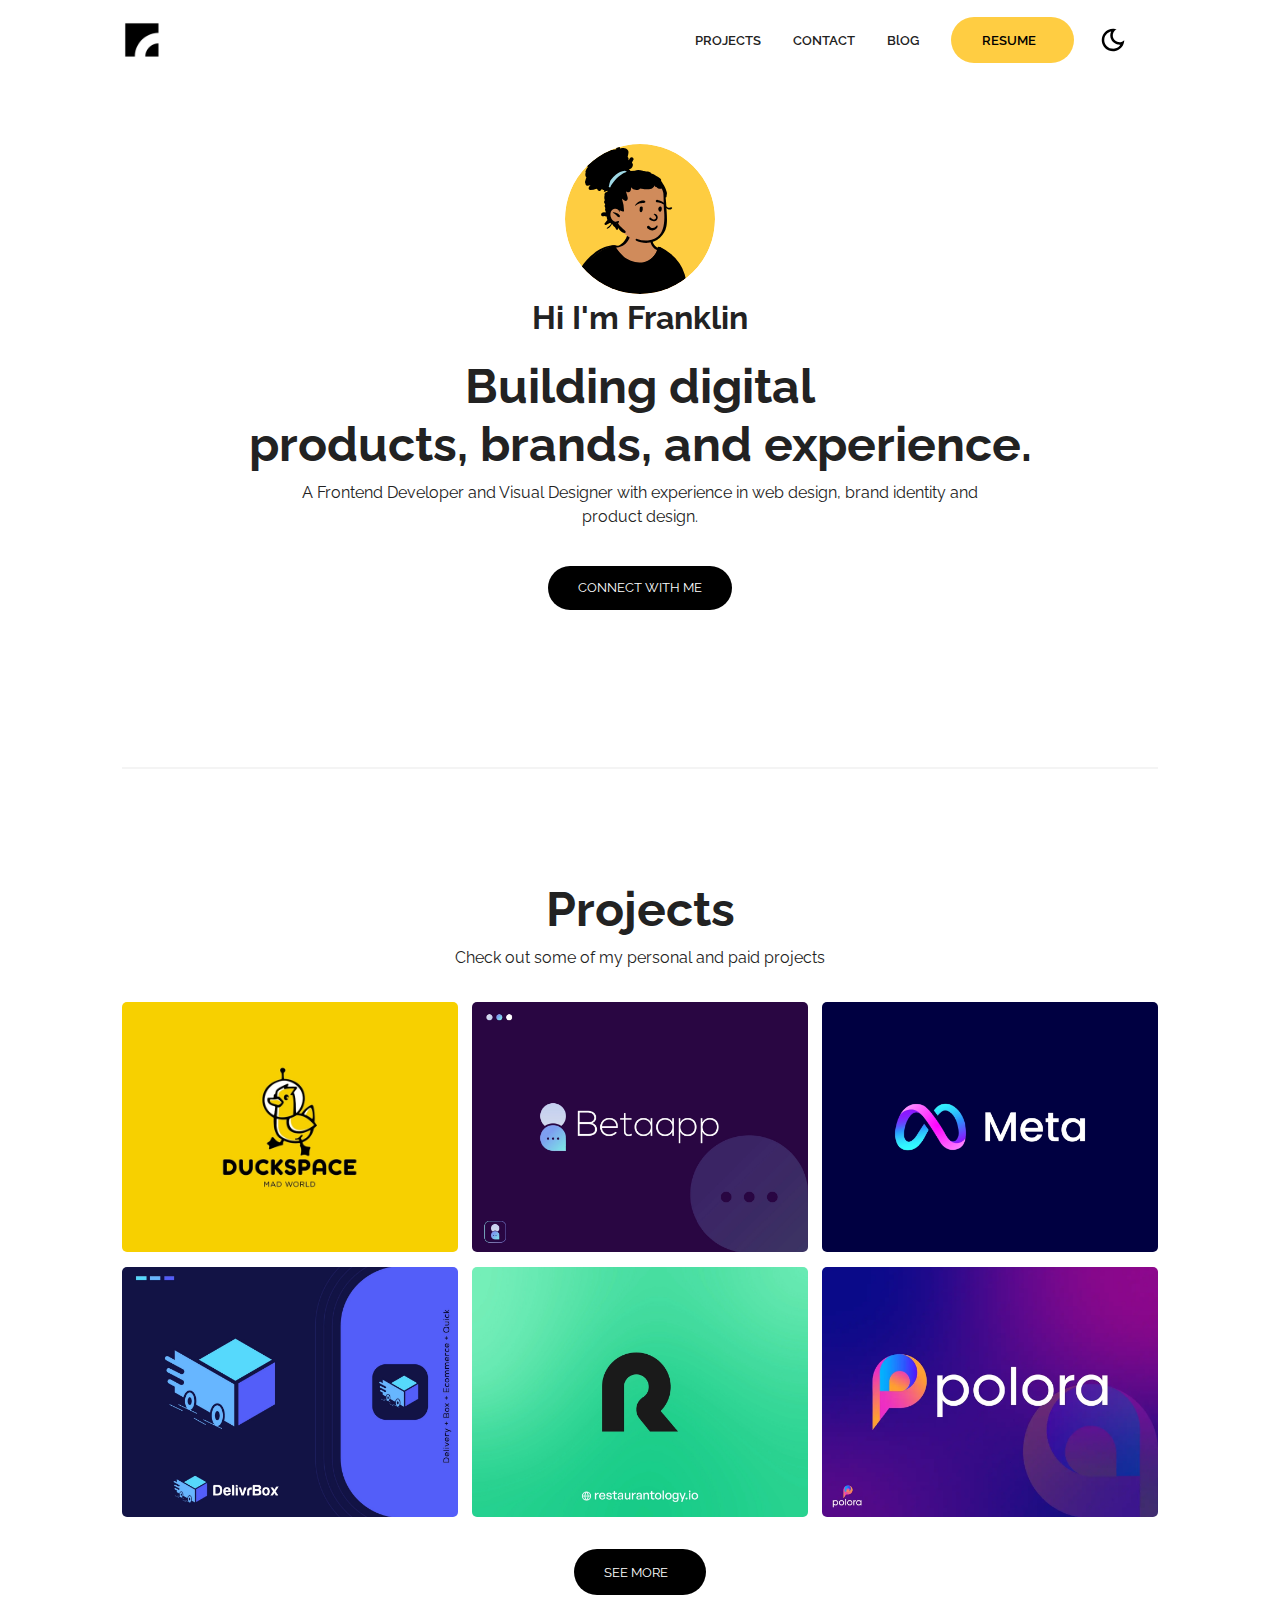
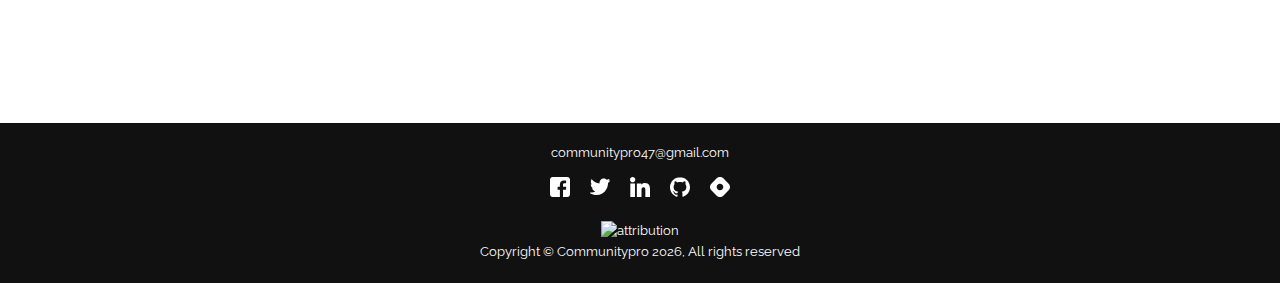
==== src/index.html @ b5a5e9f9 "Intializing Project" ====
<!DOCTYPE html>
<html lang="en">
  <head>
    <meta charset="UTF-8" />
    <meta http-equiv="X-UA-Compatible" content="IE=edge" />
    <meta name="viewport" content="width=device-width, initial-scale=1.0" />
    <!-- Primary Meta Tags -->
    <title>Portfolio Template - Open source</title>
    <meta name="title" content="Portfolio Template - Open source" />
    <meta
      name="description"
      content="Build or customize your portfolio website using this super easy template. Free to use if you are a member of the community or a contributor to this project"
    />

    <!-- Open Graph / Facebook -->
    <meta property="og:type" content="website" />
    <meta
      property="og:url"
      content="https://github.com/CommunityPro/portfolio-html"
    />
    <meta property="og:title" content="Portfolio Template - Open source" />
    <meta
      property="og:description"
      content="Build or customize your portfolio website using this super easy template. Free to use if you are a member of the community or a contributor to this project"
    />
    <meta
      property="og:image"
      content="https://user-images.githubusercontent.com/62628408/150613011-b78a7f5a-0af1-4312-aab0-0022e7258693.png"
    />

    <!-- Twitter -->
    <meta property="twitter:card" content="summary_large_image" />
    <meta
      property="twitter:url"
      content="https://github.com/CommunityPro/portfolio-html"
    />
    <meta property="twitter:title" content="Portfolio Template - Open source" />
    <meta
      property="twitter:description"
      content="Build or customize your portfolio website using this super easy template. Free to use if you are a member of the community or a contributor to this project"
    />
    <meta
      property="twitter:image"
      content="https://user-images.githubusercontent.com/62628408/150613011-b78a7f5a-0af1-4312-aab0-0022e7258693.png"
    />

    <!-- Link -->
    <link
      rel="apple-touch-icon"
      sizes="180x180"
      href="assets/favicon/apple-touch-icon.png"
    />
    <link
      rel="icon"
      type="image/png"
      sizes="16x16"
      href="/assets/favicon/favicon-16x16.png"
    />
    <link
      rel="icon"
      type="image/png"
      sizes="32x32"
      href="assets/favicon/favicon-32x32.png"
    />
    <link
      rel="icon"
      type="image/png"
      sizes="192x192"
      href="assets/favicon/android-chrome-192x192.png"
    />
    <link
      rel="icon"
      type="image/png"
      sizes="512x512"
      href="assets/favicon/android-chrome-512x512.png"
    />
    <link rel="icon" type="image/x-icon" href="assets/favicon/favicon.ico" />
    <link rel="manifest" href="assets/favicon/site.webmanifest" />
    <link
      rel="stylesheet"
      href="https://use.fontawesome.com/releases/v5.15.4/css/all.css"
      integrity="sha384-DyZ88mC6Up2uqS4h/KRgHuoeGwBcD4Ng9SiP4dIRy0EXTlnuz47vAwmeGwVChigm"
      crossorigin="anonymous"
    />
    <link rel="stylesheet" href="css/style.css" />
    <link rel="stylesheet" href="css/utilities.css" />
  </head>
  <body>
    <header id="hero">
      <!-- Navbar -->
      <nav class="navbar">
        <div class="container">
          <!-- Logo -->
          <h1 id="logo">
            <a href="https://github.com/CommunityPro/portfolio-html"
              ><img src="./assets/logo.png" alt="Your Logo"
            /></a>
          </h1>
          <!-- Navbar links -->
          <ul class="nav-menu">
            <li><a class="nav-link" href="#projects">PROJECTS</a></li>
            <li><a class="nav-link" href="#">CONTACT</a></li>
            <li><a class="nav-link" href="#">BlOG</a></li>
            <li>
              <a
                class="nav-link btn btn-primary"
                href="https://github.com/CommunityPro/portfolio-html"
                >RESUME <i class="fas fa-arrow-right"></i
              ></a>
            </li>

            <!-- Toggle switch -->
            <div class="theme-switch">
              <input type="checkbox" id="switch" />
              <label class="toggle-icons" for="switch">
                <img class="moon" src="assets/moon.svg" />
                <img class="sun" src="assets/sun.svg" />
              </label>
            </div>
            <!-- Hamburger menu -->
          </ul>
          <div class="hamburger">
            <span class="bar"></span>
            <span class="bar"></span>
            <span class="bar"></span>
          </div>
        </div>
      </nav>

      <section class="header-container">
        <img
          class="profile-image"
          src="assets/profile-image.svg"
          alt=""
        />
        <h1>Hi I'm Franklin</h1>

        <div class="content-text">
          <h2>Building digital</h2>
          <h2>products, brands, and experience.</h2>

          <p>
            A Frontend Developer and Visual Designer with experience in web
            design, brand identity and product design.
          </p>
        </div>
        <a
          href="https://github.com/CommunityPro/portfolio-html"
          class="btn btn-secondary"
          target="_blank"
          >Connect With Me</a
        >
      </section>
    </header>

    <!-- Projects -->
    <section id="projects" class="project-container container">
      <div class="division"></div>
      <div class="content-text">
        <h2>Projects</h2>
        <p>Check out some of my personal and paid projects</p>
      </div>

      <article class="project">
        <!-- Project 1 -->
        <div href="" class="card">
          <div class="project-info">
            <div class="project-bio">
              <h3>Project One</h3>
              <p>React, Redux, SASS</p>
            </div>

            <div class="project-link">
              <a href="#" target="_blank"><i class="fab fa-github"></i></a>
              <a href="#" target="_blank"><i class="fas fa-globe"></i></a>
            </div>
          </div>
        </div>

        <!-- Project 2 -->
        <div href="" class="card">
          <div class="project-info">
            <div class="project-bio">
              <h3>Project Two</h3>
              <p>React, Redux, SASS</p>
            </div>

            <div class="project-link">
              <a href="#" target="_blank"><i class="fab fa-github"></i></a>
              <a href="#" target="_blank"><i class="fas fa-globe"></i></a>
            </div>
          </div>
        </div>

        <!-- Porject 3 -->
        <div href="" class="card">
          <div class="project-info">
            <div class="project-bio">
              <h3>Project Three</h3>
              <p>React, Redux, SASS</p>
            </div>

            <div class="project-link">
              <a href="#" target="_blank"><i class="fab fa-github"></i></a>
              <a href="#" target="_blank"><i class="fas fa-globe"></i></a>
            </div>
          </div>
        </div>

        <!-- Project 4 -->
        <div href="" class="card">
          <div class="project-info">
            <div class="project-bio">
              <h3>Project Four</h3>
              <p>React, Redux, SASS</p>
            </div>

            <div class="project-link">
              <a href="#" target="_blank"><i class="fab fa-github"></i></a>
              <a href="#" target="_blank"><i class="fas fa-globe"></i></a>
            </div>
          </div>
        </div>

        <!-- Project 5 -->
        <div href="" class="card">
          <div class="project-info">
            <div class="project-bio">
              <h3>Project Five</h3>
              <p>React, Redux, SASS</p>
            </div>

            <div class="project-link">
              <a href="#" target="_blank"><i class="fab fa-github"></i></a>
              <a href="#" target="_blank"><i class="fas fa-globe"></i></a>
            </div>
          </div>
        </div>

        <!-- Project 6 -->
        <div href="" class="card">
          <div class="project-info">
            <div class="project-bio">
              <h3>Project Six</h3>
              <p>React, Redux, SASS</p>
            </div>

            <div class="project-link">
              <a href="#" target="_blank"><i class="fab fa-github"></i></a>
              <a href="#" target="_blank"><i class="fas fa-globe"></i></a>
            </div>
          </div>
        </div>
      </article>

      <a href="#" class="btn btn-secondary"
        target="_blank" >See More <i class="fas fa-arrow-right"></i
      ></a>
    </section>

    <footer id="footer">
      <div class="container">
        <a href="mailto:communitypro47@gmail.com">communitypro47@gmail.com</a>
        <!-- Social links -->
        <div class="social">
          <a href="#" target="_blank"
            ><img src="./assets/facebook-icon.svg" alt="Facebook"
          /></a>
          <a href="#" target="_blank"><img src="./assets/twitter-icon.svg" alt="Twitter" /></a>
          <a href="#" target="_blank"
            ><img src="./assets/linkedin-icon.svg" alt="Linkedin"
          /></a>
          <a href="#" target="_blank"><img src="./assets/github-icon.svg" alt="GitHub" /></a>
          <a href="#" target="_blank"
            ><img src="./assets/hashnode-icon.svg" alt="Hashnode"
          /></a>
        </div>
        <!-- Attribution -->
        <div class="attribution">
          <a
            href="https://github.com/CommunityPro/portfolio-html"
            target="_blank"
            rel="noopener noreferrer"
          >
            <img
              src="https://user-images.githubusercontent.com/62628408/157202263-9174da24-b19a-4017-9b7c-a1d26ae8f014.svg"
              alt="attribution"
              width="150px"
            />
          </a>
        </div>
        <p>Copyright &copy; Communitypro <span id="datee"></span>, All rights reserved</p>
      </div>
    </footer>
    <script src="js/script.js"></script>
  </body>
</html>
---- src/css/style.css ----
/* This is the required project styling. Will contain essential CSS styles like:
   * Flex property
   * Grid layout
   * Cards and sections
*/

@import url(https://fonts.googleapis.com/css?family=Raleway:100,200,300,regular,500,600,700,800,900,100italic,200italic,300italic,italic,500italic,600italic,700italic,800italic,900italic);

/* variables */
:root {
  /* Colors */
  --primary-color: #ffcd42;
  --secondary-color: #ffd35c;
  --bg-primary: #ffffff;
  --text-color: #222222;
  --text-color-two: #ffffff;
  --bg-secondary: #000000;
  --card-background: #f4f4f4;
  --bg-secondary-two: #111111;

  --shadow: 0 10px 40px rgba(0, 0, 0, 0.2);

  /* Font Weight */
  --weight-small: 400;
  --weight-semibold: 600;
  --weight-bold: 800;

  /* Max width */
  --width-small: 600px;
  --width-medium: 1100px;
  --width-large: 1300px;
}

[data-theme="dark"] {
  --primary-color: #ffcd42;
  --secondary-color: #ffd35c;
  --bg-primary: #000000;
  --text-color: #ffffff;
  --text-color-two: #222222;
  --bg-secondary: #ffffff;
  --card-background: #111111;
  --bg-secondary-two: #f4f4f4;
  --shadow: 0 2px 10px rgba(95, 95, 95, 0.2);
}

html {
  font-size: 100%;
  scroll-behavior: smooth;
}

/* Reset default styling */
* {
  margin: 0;
  padding: 0;
  box-sizing: border-box;
}

ul {
  list-style: none;
}

a {
  text-decoration: none;
  color: var(--text-color);
}

/* Main styling */
body {
  background: var(--bg-primary);
  color: var(--text-color);
  font-family: "Raleway", sans-serif;
  line-height: 1.5;
}

/* Navbar */
.navbar {
  position: fixed;
  top: 0;
  left: 0;
  right: 0;
  z-index: 20;
  background: var(--bg-primary);
}

.navbar .container {
  display: flex;
  align-items: center;
  justify-content: space-between;
  z-index: 20;
  height: 80px;
  width: 100%;
}

.navbar .nav-menu {
  display: flex;
  align-items: center;
  background: var(--bg-primary);
}

.navbar .nav-link {
  margin: 0 1rem;
  font-size: 0.8rem;
  font-weight: var(--weight-semibold);
}

.navbar #logo img {
  display: block;
  width: 40px;
}

.navbar .btn {
  margin-right: 1.5rem;
}

.fas.fa-arrow-right {
  margin-left: 0.5rem;
  font-size: 0.9rem;
}

/* hamburger */
.hamburger {
  margin-bottom: 0.1rem;
  display: none;
}

.bar {
  display: block;
  width: 23px;
  height: 3px;
  margin: 4px auto;
  transition: all 0.3s ease-in-out;
  border-radius: 30px;
  background-color: var(--bg-secondary);
}

/* Hero section */
#hero {
  display: flex;
  flex-direction: column;
  height: 100%;
}

.profile-image {
  width: 150px;
  border-radius: 50%;
  animation: bounce 1s infinite alternate;
}

@keyframes bounce {
  from {
    transform: translateY(0px);
  }

  to {
    transform: translateY(-10px);
  }
}

.division {
  width: 100%;
  height: 2px;
  background-color: var(--card-background);
  margin: 5.5rem 0;
}
/* Projects */
#projects {
  display: flex;
  flex-direction: column;
  margin: 2rem auto 5rem;
}

#projects .btn {
  align-self: center;
  margin: 2rem 0;
}

.project {
  display: grid;
  grid-template-columns: repeat(3, 1fr);
  grid-auto-rows: minmax(250px, auto);
  grid-gap: 0.9rem;
}

.card .project-bio p {
  font-size: 0.83rem;
}

.card .project-bio h3 {
  font-size: 0.9rem;
}

.project-info {
  display: flex;
  justify-content: space-between;
  opacity: 0;
  position: relative;
  transition: 0.5s ease-in-out;
}

.project-bio {
  display: flex;
  flex-direction: column;
  justify-content: flex-end;
  position: relative;
  top: 160px;
  left: 10px;
}

/* Footer */
#footer {
  background: #111111;
}

#footer .container {
  display: flex;
  flex-direction: column;
  align-items: center;
  justify-content: center;
  color: #ffffff;
  min-height: 160px;
  text-align: center;
}

#footer a {
  font-size: 0.8rem;
  color: #fff;
}

#footer a:hover {
  opacity: 0.6;
}

#footer .social {
  margin: 0.9rem 0;
}

#footer .social img {
  width: 20px;
  height: 20px;
}

#footer .social a {
  margin: 0 0.5rem;
}

#footer p {
  font-size: 0.8rem;
}

/* Responsiveness */

@media (max-width: 1000px) {
  .project {
    display: grid;
    grid-template-columns: repeat(2, 1fr);
  }
}

@media (max-width: 768px) {
}

@media (max-width: 670px) {
  .navbar .nav-menu {
    position: fixed;
    right: -100vw;
    top: 4.5rem;
    flex-direction: column;
    width: calc(80% - 10px);
    transition: 0.3s;
    box-shadow: var(--shadow);
    padding: 2rem;
    border-radius: 5px;
    align-items: flex-start;
  }

  .navbar .btn {
    margin: 0;
    margin-top: 1rem;
  }

  .nav-menu.active {
    right: 20px;
  }

  .nav-menu .nav-link {
    font-size: 0.9rem;
    margin: 0 0.2rem;
  }

  .nav-menu li {
    margin-bottom: 0.5rem;
    width: 100%;
  }

  .nav-menu .btn {
    width: 100%;
    text-align: center;
    margin-top: 0.5rem;
  }

  .hamburger {
    display: block;
    cursor: pointer;
    padding: 0.2rem 0.4rem;
  }

  .hamburger.active {
    border: 1px dotted gray;
  }

  .hamburger.active .bar:nth-child(2) {
    opacity: 0;
  }

  .hamburger.active .bar:nth-child(1) {
    transform: translateY(6px) rotate(45deg);
  }

  .hamburger.active .bar:nth-child(3) {
    transform: translateY(-8px) rotate(-45deg);
  }
}

@media (max-width: 600px) {
  .project {
    display: grid;
    grid-template-columns: 1fr;
  }

  .header-container .btn {
    border-radius: 5px;
    width: 80%;
  }
}
---- src/css/utilities.css ----
/* ?This is where reusable styling of this template will be. 
   !Will contain things like:
   * Button styling
   * Background color styling
   * padding and margin
*/

.container {
  max-width: var(--width-medium);
  margin: 0 auto;
  padding: 1rem 2rem;
}

h1::selection,
h2::selection {
  color: #111;
  background: var(--primary-color);
}

/* Buttons */
.btn {
  display: inline-block;
  padding: 0.75rem 1.9rem;
  border-radius: 30px;
  text-transform: uppercase;
  font-size: 0.82rem;
  transition: 0.3s;
}

.btn-primary {
  background: var(--primary-color);
  color: #000000;
}

.btn-secondary {
  margin: 5px 0;
  background-color: var(--bg-secondary);
  color: var(--bg-primary);
}

/* add hover to resume button */
.btn-primary:hover {
  background: var(--secondary-color);
}

/* Dark mode toggle */
#switch {
  display: none;
}

.toggle-icons {
  display: flex;
  justify-content: space-between;
  align-items: center;
  cursor: pointer;
}

.toggle-icons > img {
  transition: 0.6s cubic-bezier(0.23, 1, 0.32, 1);
  width: 30px;
}

.moon {
  transform: rotate(10deg);
}

#switch:checked + .toggle-icons .moon {
  transform: rotate(250deg);
}

#switch:checked + .toggle-icons .sun {
  transform: rotate(100deg);
}

/* Header Container */
.header-container {
  display: flex;
  flex-direction: column;
  align-items: center;
  justify-content: center;
  margin-top: 8rem;
  padding: 1rem;
}

.header-container > div {
  margin-top: 1rem;
}

.content-text {
  text-align: center;
  margin: 1.5rem 0;
}

.content-text h2 {
  font-size: 3rem;
  line-height: 1.2;
  transition: 0.2s ease-in-out;
}

.content-text p {
  padding: 0.5rem;
  margin: 0 auto;
  max-width: 700px;
}

/* Project cards */
.card {
  padding: 1rem;
  background: var(--card-background);
  color: #ffffff;
  border-radius: 5px;
  transition: 0.4s ease-in-out;
  cursor: pointer;
}

.card a {
  color: #ffffff;
  transition: 0.25s ease-in-out;
  font-size: 1.1rem;
  margin-right: 0.3rem;
}

.card a:hover {
  color: var(--primary-color);
}

.card:hover {
  box-shadow: inset 0 100px 1000px 10px rgba(0, 0, 0, 0.8);
}

.card:hover .project-info {
  opacity: 1;
}

/* Project Images */

/* project 1 */
.card:nth-child(1) {
  background: url(../assets/project/project-one.png) center center/cover;
}

/* Project 2 */
.card:nth-child(2) {
  background: url(../assets/project/project-two.png) center center/cover;
}

/* Project 3 */
.card:nth-child(3) {
  background: url(../assets/project/project-three.png) center center/cover;
}

/* Project 4 */
.card:nth-child(4) {
  background: url(../assets/project/project-four.png) center center/cover;
}

/* Project 5 */
.card:nth-child(5) {
  background: url(../assets/project/project-five.png) center center/cover;
}

/* Project 6 */
.card:nth-child(6) {
  background: url(../assets/project/project-six.png) center center/cover;
}

/* Media Queries */
@media (max-width: 768px) {
  .header-container {
    margin-top: 7rem;
    text-align: center;
  }

  .content-text h2 {
    font-size: 2.5rem;
  }
}
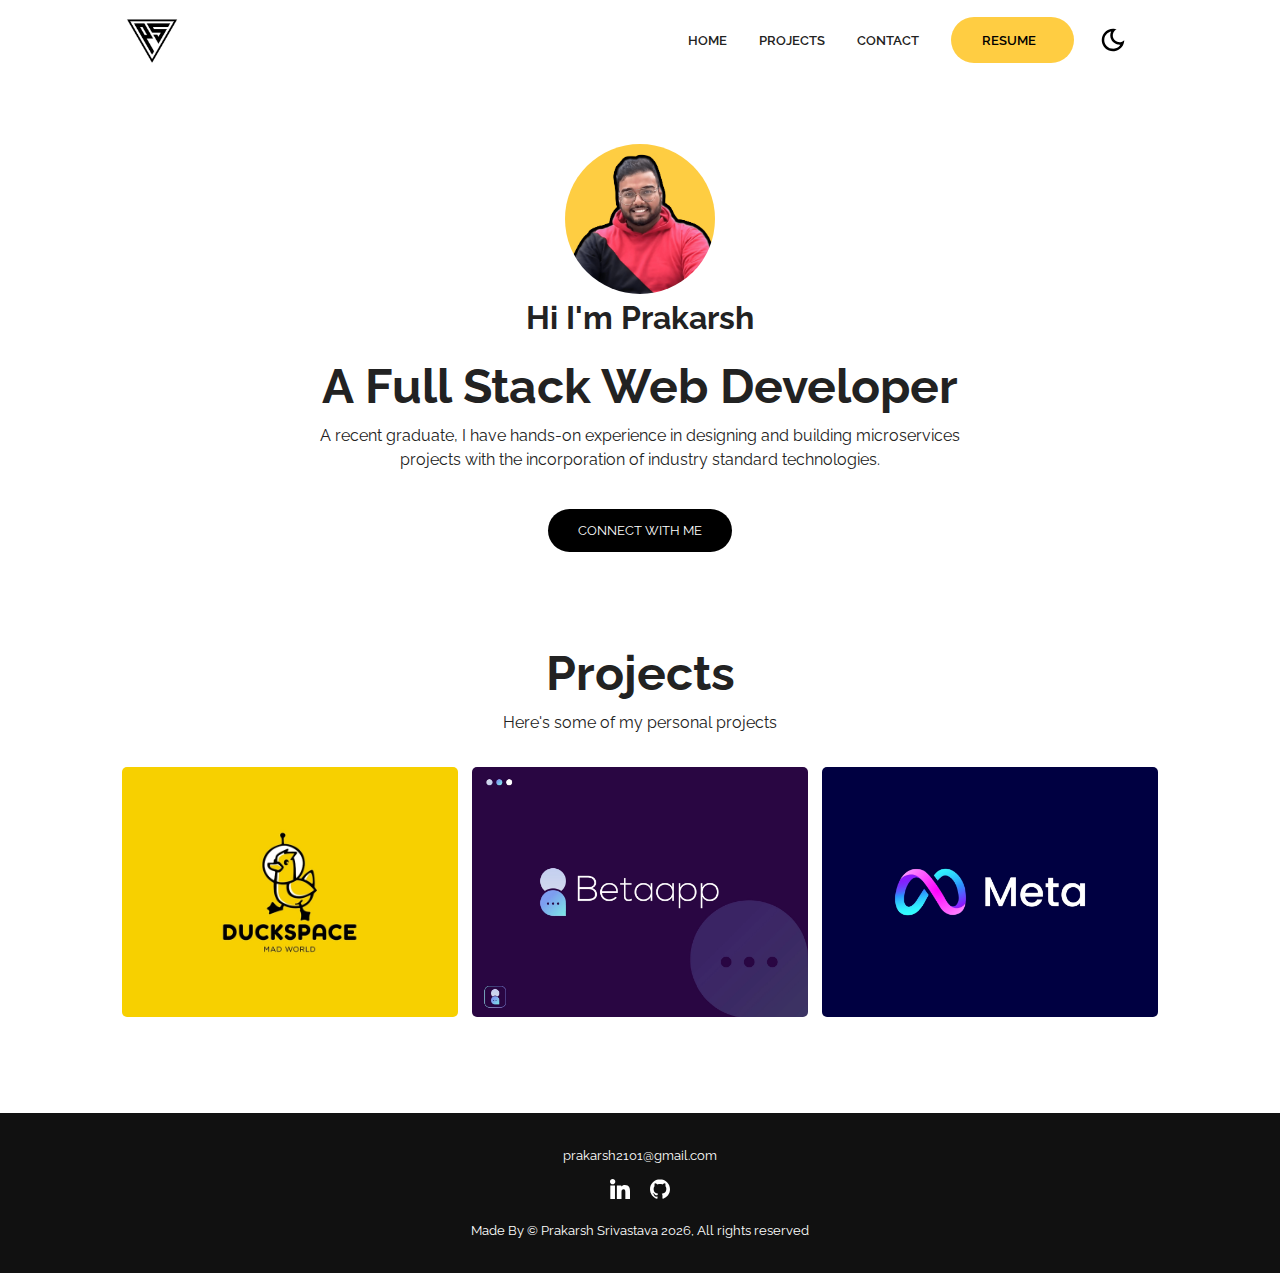
==== commit 0d8ff518: "First Draft Ready" ====
--- a/src/index.html
+++ b/src/index.html
@@ -1,297 +1,150 @@
 <!DOCTYPE html>
 <html lang="en">
-  <head>
-    <meta charset="UTF-8" />
-    <meta http-equiv="X-UA-Compatible" content="IE=edge" />
-    <meta name="viewport" content="width=device-width, initial-scale=1.0" />
-    <!-- Primary Meta Tags -->
-    <title>Portfolio Template - Open source</title>
-    <meta name="title" content="Portfolio Template - Open source" />
-    <meta
-      name="description"
-      content="Build or customize your portfolio website using this super easy template. Free to use if you are a member of the community or a contributor to this project"
-    />
 
-    <!-- Open Graph / Facebook -->
-    <meta property="og:type" content="website" />
-    <meta
-      property="og:url"
-      content="https://github.com/CommunityPro/portfolio-html"
-    />
-    <meta property="og:title" content="Portfolio Template - Open source" />
-    <meta
-      property="og:description"
-      content="Build or customize your portfolio website using this super easy template. Free to use if you are a member of the community or a contributor to this project"
-    />
-    <meta
-      property="og:image"
-      content="https://user-images.githubusercontent.com/62628408/150613011-b78a7f5a-0af1-4312-aab0-0022e7258693.png"
-    />
+<head>
+  <meta charset="UTF-8" />
+  <meta http-equiv="X-UA-Compatible" content="IE=edge" />
+  <meta name="viewport" content="width=device-width, initial-scale=1.0" />
+  <!-- Primary Meta Tags -->
+  <title>Prakarsh Srivastava - Portfolio</title>
+  <meta name="title" content="Portfolio Template - Open source" />
+  <meta name="description" content="My Web Portfolio Application" />
 
-    <!-- Twitter -->
-    <meta property="twitter:card" content="summary_large_image" />
-    <meta
-      property="twitter:url"
-      content="https://github.com/CommunityPro/portfolio-html"
-    />
-    <meta property="twitter:title" content="Portfolio Template - Open source" />
-    <meta
-      property="twitter:description"
-      content="Build or customize your portfolio website using this super easy template. Free to use if you are a member of the community or a contributor to this project"
-    />
-    <meta
-      property="twitter:image"
-      content="https://user-images.githubusercontent.com/62628408/150613011-b78a7f5a-0af1-4312-aab0-0022e7258693.png"
-    />
+  <!-- Link -->
+  <link rel="apple-touch-icon" sizes="180x180" href="assets/favicon/apple-touch-icon.png" />
+  <link rel="icon" type="image/png" sizes="16x16" href="/assets/favicon/favicon-16x16.png" />
+  <link rel="icon" type="image/png" sizes="32x32" href="assets/favicon/favicon-32x32.png" />
+  <link rel="icon" type="image/png" sizes="192x192" href="assets/favicon/android-chrome-192x192.png" />
+  <link rel="icon" type="image/png" sizes="512x512" href="assets/favicon/android-chrome-512x512.png" />
+  <link rel="icon" type="image/x-icon" href="assets/favicon/favicon.ico" />
+  <link rel="manifest" href="assets/favicon/site.webmanifest" />
+  <link rel="stylesheet" href="https://use.fontawesome.com/releases/v5.15.4/css/all.css"
+    integrity="sha384-DyZ88mC6Up2uqS4h/KRgHuoeGwBcD4Ng9SiP4dIRy0EXTlnuz47vAwmeGwVChigm" crossorigin="anonymous" />
+  <link rel="stylesheet" href="css/style.css" />
+  <link rel="stylesheet" href="css/utilities.css" />
+</head>
 
-    <!-- Link -->
-    <link
-      rel="apple-touch-icon"
-      sizes="180x180"
-      href="assets/favicon/apple-touch-icon.png"
-    />
-    <link
-      rel="icon"
-      type="image/png"
-      sizes="16x16"
-      href="/assets/favicon/favicon-16x16.png"
-    />
-    <link
-      rel="icon"
-      type="image/png"
-      sizes="32x32"
-      href="assets/favicon/favicon-32x32.png"
-    />
-    <link
-      rel="icon"
-      type="image/png"
-      sizes="192x192"
-      href="assets/favicon/android-chrome-192x192.png"
-    />
-    <link
-      rel="icon"
-      type="image/png"
-      sizes="512x512"
-      href="assets/favicon/android-chrome-512x512.png"
-    />
-    <link rel="icon" type="image/x-icon" href="assets/favicon/favicon.ico" />
-    <link rel="manifest" href="assets/favicon/site.webmanifest" />
-    <link
-      rel="stylesheet"
-      href="https://use.fontawesome.com/releases/v5.15.4/css/all.css"
-      integrity="sha384-DyZ88mC6Up2uqS4h/KRgHuoeGwBcD4Ng9SiP4dIRy0EXTlnuz47vAwmeGwVChigm"
-      crossorigin="anonymous"
-    />
-    <link rel="stylesheet" href="css/style.css" />
-    <link rel="stylesheet" href="css/utilities.css" />
-  </head>
-  <body>
-    <header id="hero">
-      <!-- Navbar -->
-      <nav class="navbar">
-        <div class="container">
-          <!-- Logo -->
-          <h1 id="logo">
-            <a href="https://github.com/CommunityPro/portfolio-html"
-              ><img src="./assets/logo.png" alt="Your Logo"
-            /></a>
-          </h1>
-          <!-- Navbar links -->
-          <ul class="nav-menu">
-            <li><a class="nav-link" href="#projects">PROJECTS</a></li>
-            <li><a class="nav-link" href="#">CONTACT</a></li>
-            <li><a class="nav-link" href="#">BlOG</a></li>
-            <li>
-              <a
-                class="nav-link btn btn-primary"
-                href="https://github.com/CommunityPro/portfolio-html"
-                >RESUME <i class="fas fa-arrow-right"></i
-              ></a>
-            </li>
+<body>
+  <header id="hero">
+    <!-- Navbar -->
+    <nav class="navbar">
+      <div class="container">
+        <!-- Logo -->
+        <h1 id="logo">
+          <a href="#"><img src="./assets/logo.png" alt="PS Logo" /></a>
+        </h1>
+        <!-- Navbar links -->
+        <ul class="nav-menu">
+          <li><a class="nav-link" href="#">HOME</a></li>
+          <li><a class="nav-link" href="#projects">PROJECTS</a></li>
+          <li><a class="nav-link" href="#">CONTACT</a></li>
 
-            <!-- Toggle switch -->
-            <div class="theme-switch">
-              <input type="checkbox" id="switch" />
-              <label class="toggle-icons" for="switch">
-                <img class="moon" src="assets/moon.svg" />
-                <img class="sun" src="assets/sun.svg" />
-              </label>
-            </div>
-            <!-- Hamburger menu -->
-          </ul>
-          <div class="hamburger">
-            <span class="bar"></span>
-            <span class="bar"></span>
-            <span class="bar"></span>
+          <li>
+            <a class="nav-link btn btn-primary" href="https://github.com/prakarshs/Web-Portfolio">RESUME <i
+                class="fas fa-arrow-right"></i></a>
+          </li>
+
+          <!-- Toggle switch -->
+          <div class="theme-switch">
+            <input type="checkbox" id="switch" />
+            <label class="toggle-icons" for="switch">
+              <img class="moon" src="assets/moon.svg" />
+              <img class="sun" src="assets/sun.svg" />
+            </label>
+          </div>
+          <!-- Hamburger menu -->
+        </ul>
+        <div class="hamburger">
+          <span class="bar"></span>
+          <span class="bar"></span>
+          <span class="bar"></span>
+        </div>
+      </div>
+    </nav>
+
+    <section class="header-container">
+      <img class="profile-image" src="assets/profile-image.png" alt="Profile Image" />
+      <h1>Hi I'm Prakarsh</h1>
+
+      <div class="content-text">
+        <h2>A Full Stack Web Developer</h2>
+        <p>
+           A recent graduate, I have hands-on experience in designing and building microservices projects with the incorporation of industry standard technologies.
+        </p>
+      </div>
+      <a href="https://www.linkedin.com/in/prakarsh2101/" class="btn btn-secondary" target="_blank">Connect With
+        Me</a>
+    </section>
+  </header>
+
+
+  
+
+  <!-- Projects -->
+  <section id="projects" class="project-container container">
+
+    <div class="content-text">
+      <h2>Projects</h2>
+      <p>Here's some of my personal projects</p>
+    </div>
+
+    <article class="project">
+      <!-- Project 1 -->
+      <div href="https://github.com/prakarshs/Ekart-Microservice" class="card">
+        <div class="project-info">
+          <div class="project-bio">
+            <h3>An E-Commerce Microservice</h3>
+            <p>SpringBoot, JavaScript, Okta, Kafka, OpenPDF</p>
+          </div>
+
+          <div class="project-link">
+            <a href="https://github.com/prakarshs/Ekart-Microservice" target="_blank"><i class="fab fa-github"></i></a>
           </div>
         </div>
-      </nav>
-
-      <section class="header-container">
-        <img
-          class="profile-image"
-          src="assets/profile-image.svg"
-          alt=""
-        />
-        <h1>Hi I'm Franklin</h1>
-
-        <div class="content-text">
-          <h2>Building digital</h2>
-          <h2>products, brands, and experience.</h2>
-
-          <p>
-            A Frontend Developer and Visual Designer with experience in web
-            design, brand identity and product design.
-          </p>
-        </div>
-        <a
-          href="https://github.com/CommunityPro/portfolio-html"
-          class="btn btn-secondary"
-          target="_blank"
-          >Connect With Me</a
-        >
-      </section>
-    </header>
-
-    <!-- Projects -->
-    <section id="projects" class="project-container container">
-      <div class="division"></div>
-      <div class="content-text">
-        <h2>Projects</h2>
-        <p>Check out some of my personal and paid projects</p>
       </div>
 
-      <article class="project">
-        <!-- Project 1 -->
-        <div href="" class="card">
-          <div class="project-info">
-            <div class="project-bio">
-              <h3>Project One</h3>
-              <p>React, Redux, SASS</p>
-            </div>
+      <!-- Project 2 -->
+      <div href="https://github.com/prakarshs/StreamKaro" class="card">
+        <div class="project-info">
+          <div class="project-bio">
+            <h3>An Live Streaming Microservice</h3>
+            <p>SpringBoot, JavaScript, Apache Kafka</p>
+          </div>
 
-            <div class="project-link">
-              <a href="#" target="_blank"><i class="fab fa-github"></i></a>
-              <a href="#" target="_blank"><i class="fas fa-globe"></i></a>
-            </div>
+          <div class="project-link">
+            <a href="https://github.com/prakarshs/StreamKaro" target="_blank"><i class="fab fa-github"></i></a>
           </div>
         </div>
+      </div>
 
-        <!-- Project 2 -->
-        <div href="" class="card">
-          <div class="project-info">
-            <div class="project-bio">
-              <h3>Project Two</h3>
-              <p>React, Redux, SASS</p>
-            </div>
+      <!-- Porject 3 -->
+      <div href="" class="card">
+        <div class="project-info">
+          <div class="project-bio">
+            <h3>An Online Frontend Development Environment</h3>
+            <p>HTML, CSS, JavaScript</p>
+          </div>
 
-            <div class="project-link">
-              <a href="#" target="_blank"><i class="fab fa-github"></i></a>
-              <a href="#" target="_blank"><i class="fas fa-globe"></i></a>
-            </div>
+          <div class="project-link">
+            <a href="#" target="_blank"><i class="fab fa-github"></i></a>
           </div>
         </div>
+      </div>
+  </section>
 
-        <!-- Porject 3 -->
-        <div href="" class="card">
-          <div class="project-info">
-            <div class="project-bio">
-              <h3>Project Three</h3>
-              <p>React, Redux, SASS</p>
-            </div>
+  <footer id="footer">
+    <div class="container">
+      <a href="mailto:prakarsh2101@gmail.com">prakarsh2101@gmail.com</a>
+      <!-- Social links -->
+      <div class="social">
+        <a href="#" target="_blank"><img src="./assets/linkedin-icon.svg" alt="Linkedin" /></a>
+        <a href="https://github.com/prakarshs/" target="_blank"><img src="./assets/github-icon.svg" alt="GitHub" /></a>
+      </div>
 
-            <div class="project-link">
-              <a href="#" target="_blank"><i class="fab fa-github"></i></a>
-              <a href="#" target="_blank"><i class="fas fa-globe"></i></a>
-            </div>
-          </div>
-        </div>
+      <p>Made By &copy; Prakarsh Srivastava <span id="datee"></span>, All rights reserved</p>
+    </div>
+  </footer>
+  <script src="js/script.js"></script>
+</body>
 
-        <!-- Project 4 -->
-        <div href="" class="card">
-          <div class="project-info">
-            <div class="project-bio">
-              <h3>Project Four</h3>
-              <p>React, Redux, SASS</p>
-            </div>
-
-            <div class="project-link">
-              <a href="#" target="_blank"><i class="fab fa-github"></i></a>
-              <a href="#" target="_blank"><i class="fas fa-globe"></i></a>
-            </div>
-          </div>
-        </div>
-
-        <!-- Project 5 -->
-        <div href="" class="card">
-          <div class="project-info">
-            <div class="project-bio">
-              <h3>Project Five</h3>
-              <p>React, Redux, SASS</p>
-            </div>
-
-            <div class="project-link">
-              <a href="#" target="_blank"><i class="fab fa-github"></i></a>
-              <a href="#" target="_blank"><i class="fas fa-globe"></i></a>
-            </div>
-          </div>
-        </div>
-
-        <!-- Project 6 -->
-        <div href="" class="card">
-          <div class="project-info">
-            <div class="project-bio">
-              <h3>Project Six</h3>
-              <p>React, Redux, SASS</p>
-            </div>
-
-            <div class="project-link">
-              <a href="#" target="_blank"><i class="fab fa-github"></i></a>
-              <a href="#" target="_blank"><i class="fas fa-globe"></i></a>
-            </div>
-          </div>
-        </div>
-      </article>
-
-      <a href="#" class="btn btn-secondary"
-        target="_blank" >See More <i class="fas fa-arrow-right"></i
-      ></a>
-    </section>
-
-    <footer id="footer">
-      <div class="container">
-        <a href="mailto:communitypro47@gmail.com">communitypro47@gmail.com</a>
-        <!-- Social links -->
-        <div class="social">
-          <a href="#" target="_blank"
-            ><img src="./assets/facebook-icon.svg" alt="Facebook"
-          /></a>
-          <a href="#" target="_blank"><img src="./assets/twitter-icon.svg" alt="Twitter" /></a>
-          <a href="#" target="_blank"
-            ><img src="./assets/linkedin-icon.svg" alt="Linkedin"
-          /></a>
-          <a href="#" target="_blank"><img src="./assets/github-icon.svg" alt="GitHub" /></a>
-          <a href="#" target="_blank"
-            ><img src="./assets/hashnode-icon.svg" alt="Hashnode"
-          /></a>
-        </div>
-        <!-- Attribution -->
-        <div class="attribution">
-          <a
-            href="https://github.com/CommunityPro/portfolio-html"
-            target="_blank"
-            rel="noopener noreferrer"
-          >
-            <img
-              src="https://user-images.githubusercontent.com/62628408/157202263-9174da24-b19a-4017-9b7c-a1d26ae8f014.svg"
-              alt="attribution"
-              width="150px"
-            />
-          </a>
-        </div>
-        <p>Copyright &copy; Communitypro <span id="datee"></span>, All rights reserved</p>
-      </div>
-    </footer>
-    <script src="js/script.js"></script>
-  </body>
-</html>
+</html>--- a/src/css/style.css
+++ b/src/css/style.css
@@ -105,7 +105,7 @@
 
 .navbar #logo img {
   display: block;
-  width: 40px;
+  width: 60px;
 }
 
 .navbar .btn {
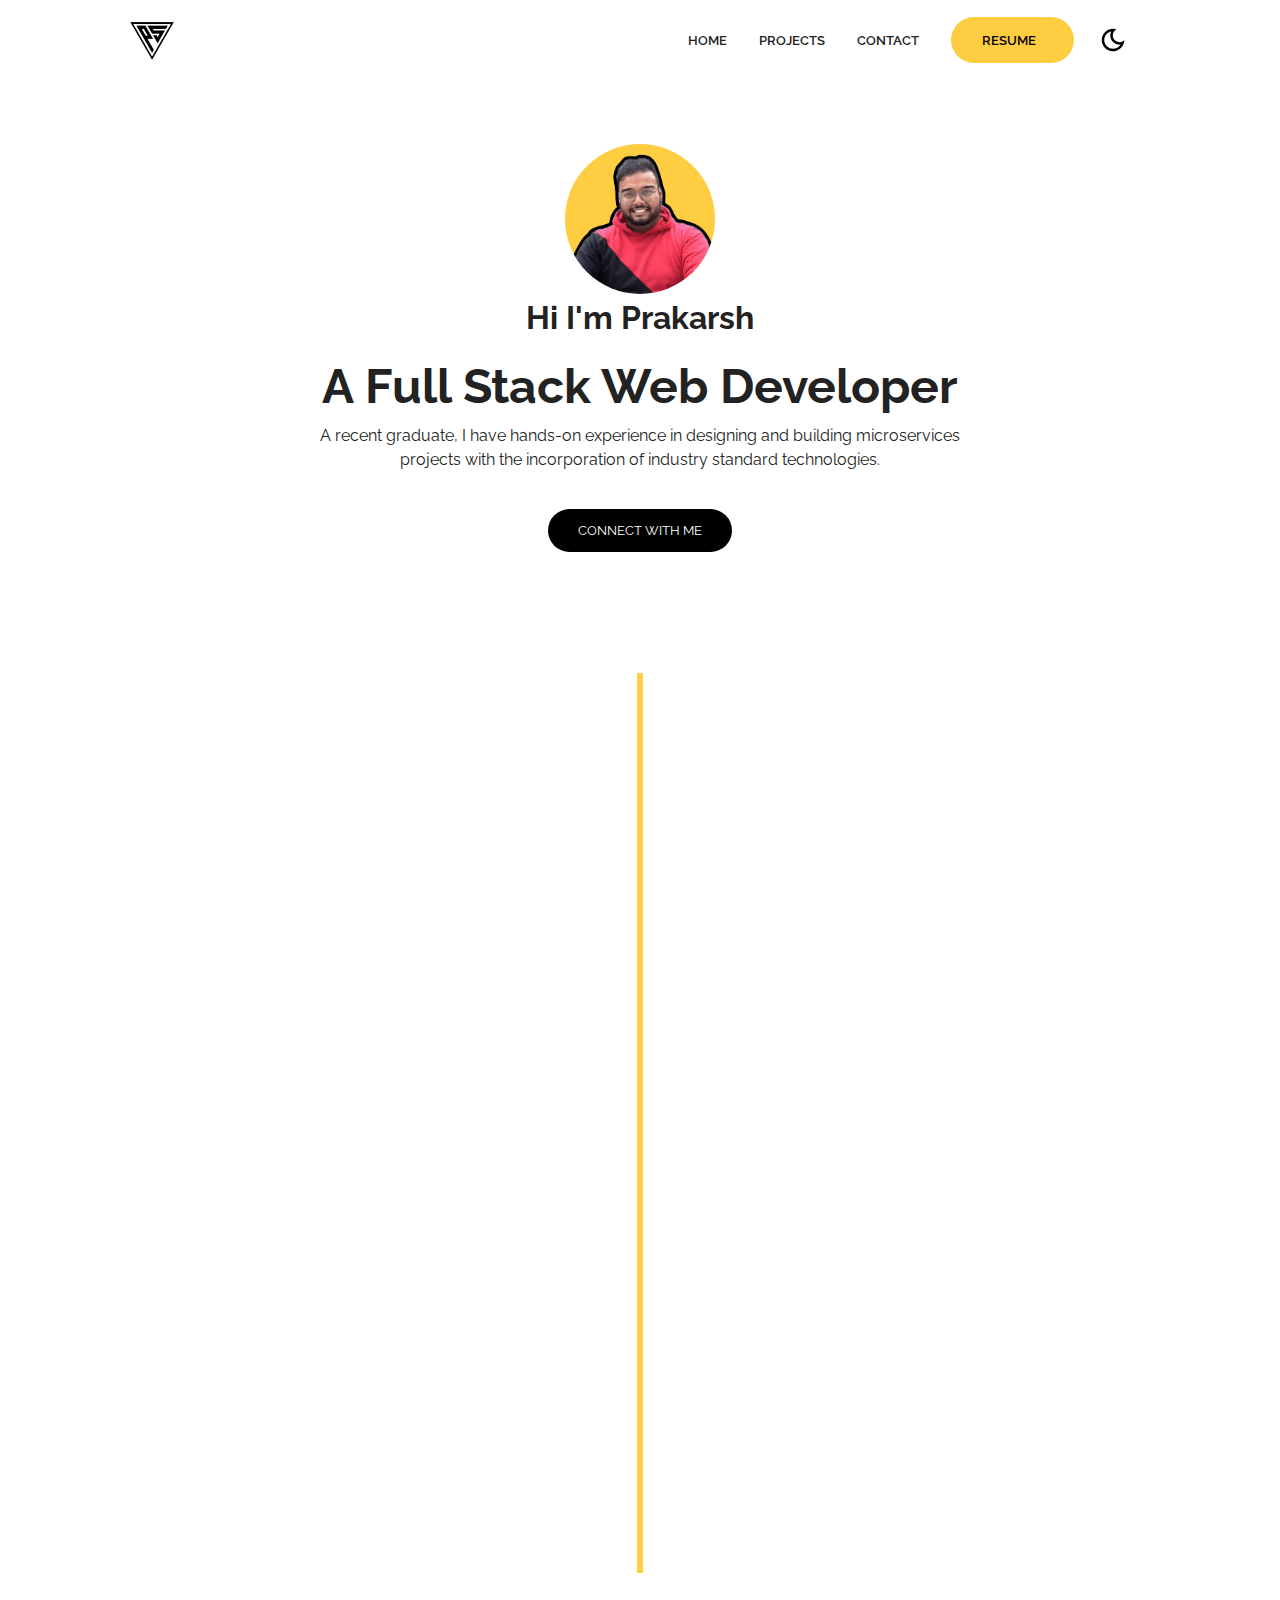
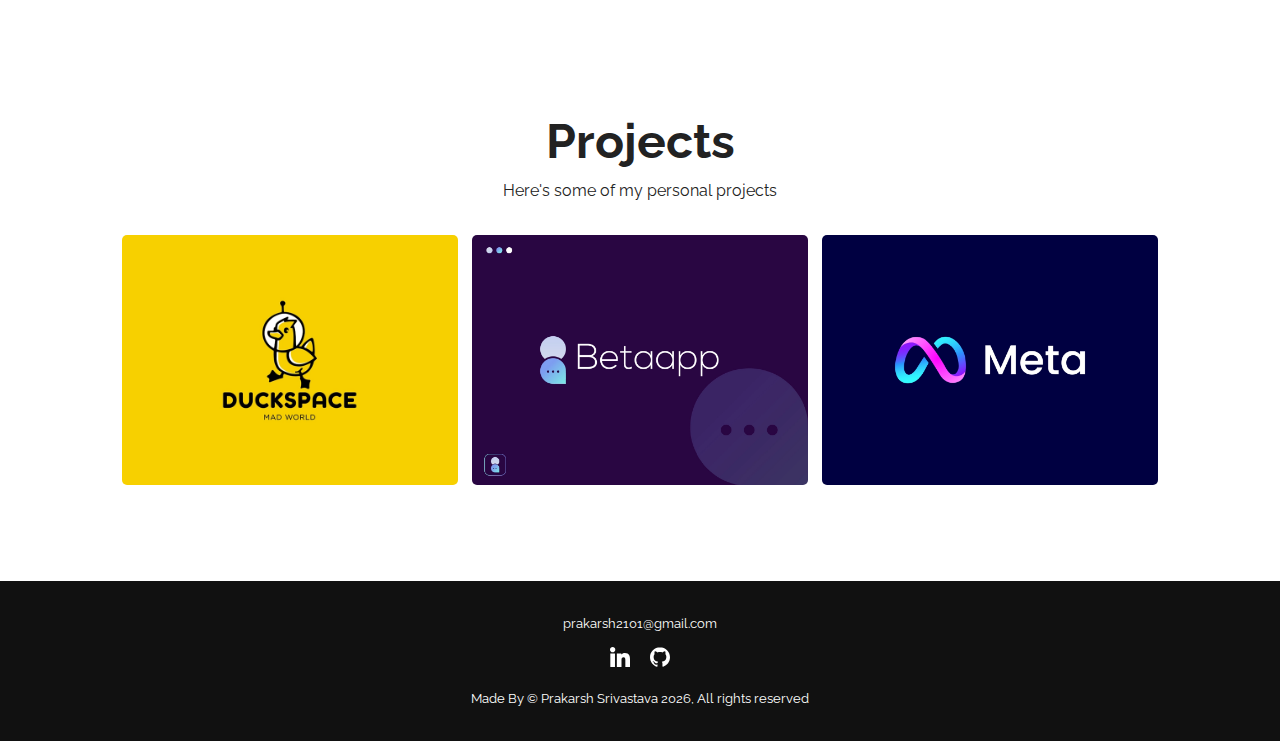
==== commit e723155d: "Added Timeline" ====
--- a/src/index.html
+++ b/src/index.html
@@ -31,7 +31,7 @@
       <div class="container">
         <!-- Logo -->
         <h1 id="logo">
-          <a href="#"><img src="./assets/logo.png" alt="PS Logo" /></a>
+          <a href="#"><img style= "border-radius: 50%;" src="./assets/logo.jpg" alt="PS Logo" /></a>
         </h1>
         <!-- Navbar links -->
         <ul class="nav-menu">
@@ -77,8 +77,43 @@
     </section>
   </header>
 
+  <!-- Timeline -->
+  <div class="timeline">
 
-  
+    <div class="timeline-container left-container">
+      <img src="./assets/cms.png" alt="PS Logo" />
+      <div class="text-box">
+        <h2>City Montessori School, Lucknow</h2>
+        <span style="color: grey;"><b>2018(ISC) 10 CGPA</b></span>
+        <p>I completed my primary and intermidiate education in City Montessori School, Lucknow RDSO Campus. I scored 95.6% in my High School and 93.5% in my Intermediate Curriculum. I was the school Prefect as well the Head Boy in my formative schooling years.</p>
+      <span class="left-container-arrow"></span>
+      </div>
+    </div>
+
+    <div class="timeline-container right-container">
+      <img src="./assets/srm.png" alt="PS Logo" />
+      <div class="text-box">
+        <h2>SRM Institute Of Science And Technology, Chennai</h2>
+        <span style="color: grey;"><b>2023(BTech) 8.7 CGPA</b></span>
+        <p>I graduted in Computer Science from SRM Institute Of Science And Technology, where I actively participated as a member of the Student Development Club, organizing numerous mini workshops and contests. Additionally, I served as a member of the College Disciplinary Committee as well.</p>
+        <span class="right-container-arrow"></span>
+      </div>
+    </div>
+
+    <div class="timeline-container left-container">
+      <img src="./assets/tekion.png" alt="PS Logo" />
+      <div class="text-box">
+        <h2>Tekion Corp, Chennai</h2>
+        <span style="color: grey;"><b>ASE-Intern  2023(Jan - July)</b></span>
+        <p>I worked in a POC project called Tekion In A Box. I focused essentially on Parts-Team onboarding and Backend Development onto the Tekion In a Box project. Working alongside professionals, I gained hands-on experience and practical knowledge. <br>My work included making data dumps for a particular client in mysql, mongo etc. And then building snaphot image-links and uploading them to our gitlab repository using Docker; I also Designed a Token based authentication system to enhance security; even contributed to a CLI native app for seamless operations from a terminal.</p>
+        <span class="left-container-arrow"></span>
+      </div>
+    </div>
+
+
+  </div>
+
+
 
   <!-- Projects -->
   <section id="projects" class="project-container container">
--- a/src/css/style.css
+++ b/src/css/style.css
@@ -162,6 +162,123 @@
   background-color: var(--card-background);
   margin: 5.5rem 0;
 }
+
+.timeline{
+  position: relative;
+  max-width: 1200px;
+  margin: 100px auto;
+}
+.timeline-container{
+  padding: 10px 50px;
+  position: relative;
+  width: 50%;
+  animation: movedown 1s linear forwards;
+  opacity: 0;
+}
+@keyframes movedown {
+
+  0%{
+      opacity: 1;
+      transform: translateY(-30px);
+  }
+  100%{
+    opacity: 1;
+      transform: translateY(0px);
+
+  }
+  
+}
+.timeline-container:nth-child(1){
+  animation-delay: 0s;
+}
+.timeline-container:nth-child(2){
+  animation-delay: 1s;
+}
+.timeline-container:nth-child(3){
+  animation-delay: 2s;
+}
+
+
+.text-box{
+  padding: 20px 30px;
+  background: var(--bg-secondary);
+  color: var(--text-color-two);
+  position: relative;
+  border-radius: 8px;
+  font-size: 15px;
+}
+.left-container{
+  left: 0;
+}
+.right-container{
+  left: 50%;
+}
+.timeline-container img{
+  position: absolute;
+  width: 60px;
+  border-radius: 50%;
+  right: -30px;
+  top: 32px;
+  z-index: 10;
+}
+.right-container img{
+left: -30px;
+}
+.timeline::after{
+  content: '';
+  position: absolute;
+  width: 6px;
+  height: 100%;
+  background: #ffcd42;
+  top: 0;
+  left: 50%;
+  margin-left: -3px;
+  z-index: -1;
+  animation: moveline 3s linear forwards;
+}
+
+@keyframes moveline {
+  0%{
+    height: 0;
+  }
+  100%{
+    height: 100%;
+  }
+  
+}
+.text-box h2{
+  font-weight: 600;
+}
+.text-box span{
+  display: inline-block;
+  margin-bottom: 15px;
+}
+.left-container-arrow{
+  height: 0;
+  width: 0;
+  position: absolute;
+  top: 28px;
+  z-index: 1;
+  border-top: 15px solid transparent ;
+  border-bottom: 15px solid transparent ;
+  border-left: 15px solid var(--bg-secondary); ;
+  right: -14px;
+
+}
+.right-container-arrow{
+  height: 0;
+  width: 0;
+  position: absolute;
+  top: 28px;
+  z-index: 1;
+  border-top: 15px solid transparent ;
+  border-bottom: 15px solid transparent ;
+  border-right: 15px solid var(--bg-secondary);;
+  left: -14px;
+
+}
+
+
 /* Projects */
 #projects {
   display: flex;
@@ -332,3 +449,35 @@
     width: 80%;
   }
 }
+
+@media screen and (max-width: 600px) {
+
+  .timeline{
+    margin: 50px auto;
+  }
+  .timeline::after{
+    left: 31px;
+  }
+  .timeline-container{
+    width: 100%;
+    padding-left: 80px;
+    padding-right: 25px;
+  }
+  .text-box{
+    font-size: 13px;
+  }
+  .text-box span{
+    margin-bottom: 10px;
+  }
+  .right-container{
+    left: 0;
+  }
+  .left-container img,.right-container img{
+    left: 10px;
+  }
+  .left-container-arrow,.right-container-arrow{
+    border-right: 15px solid red;
+    border-left: 0;
+    left: 14px;
+  }
+}
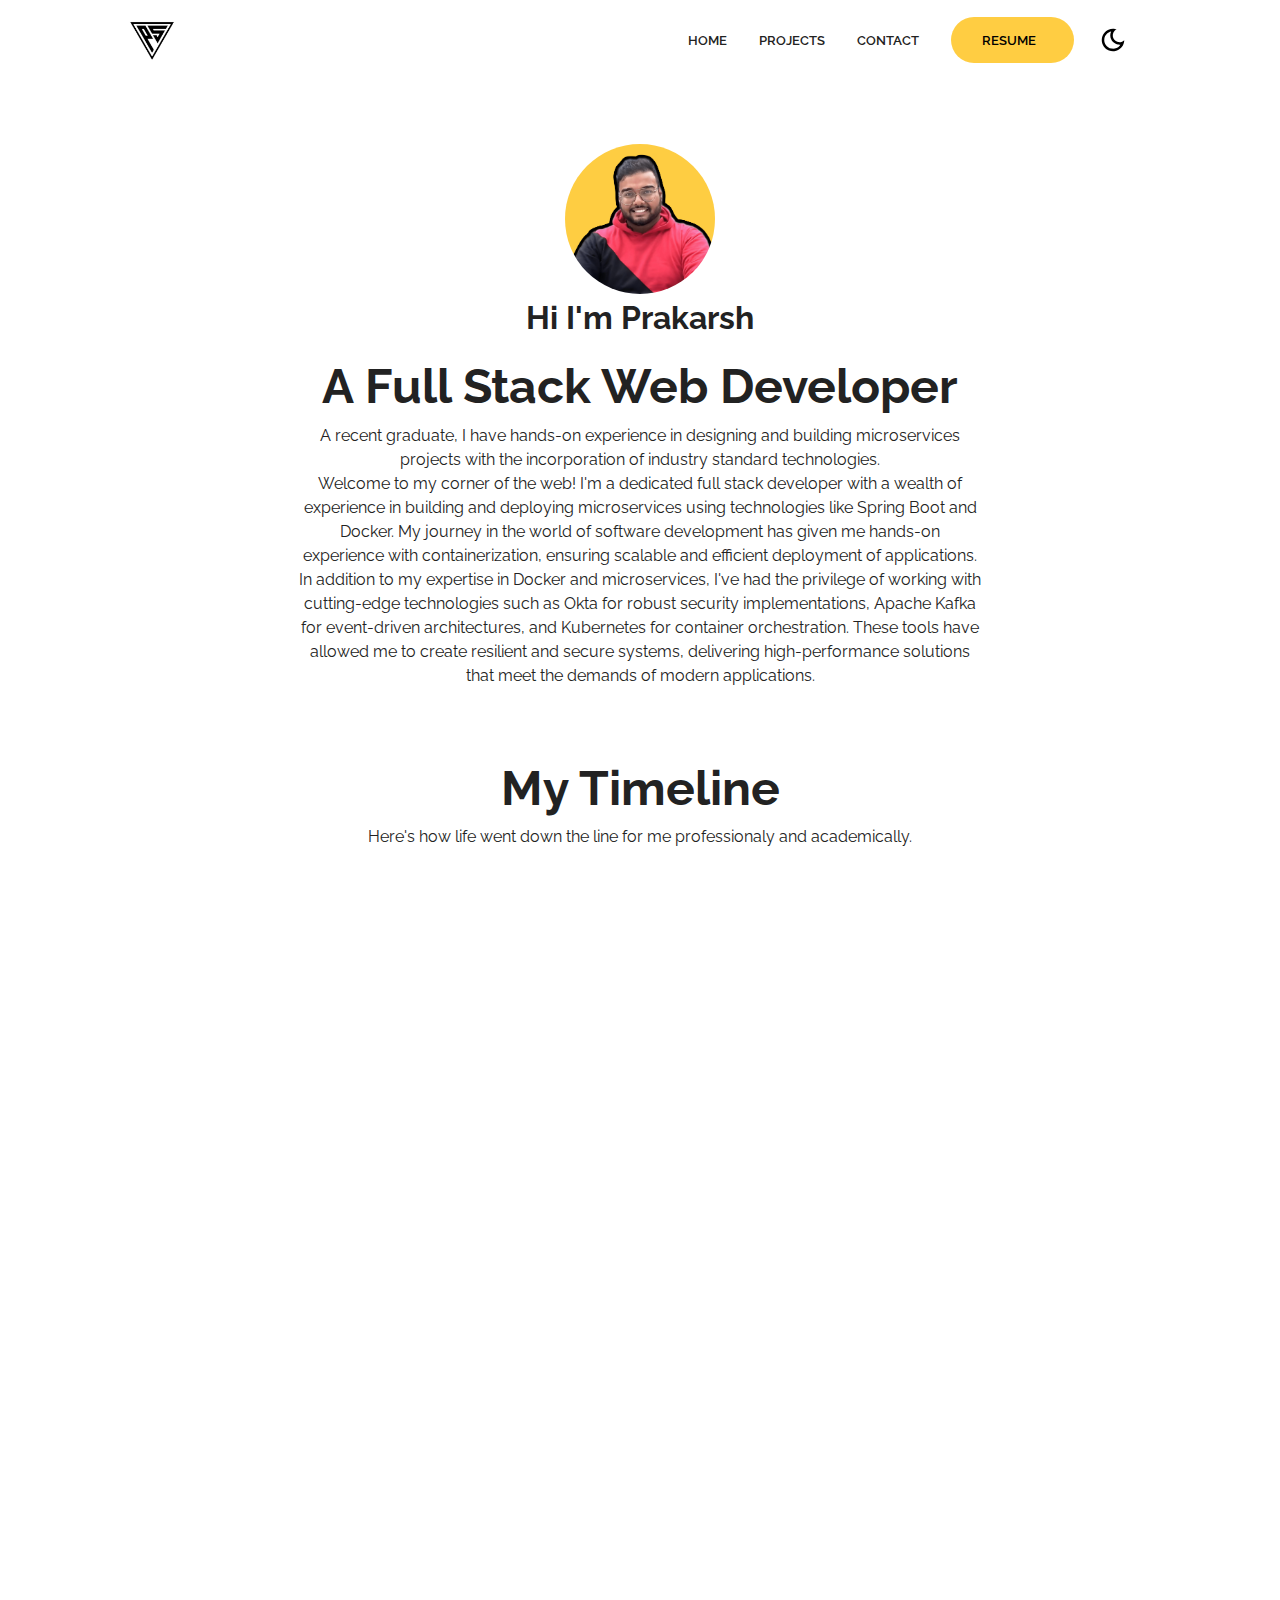
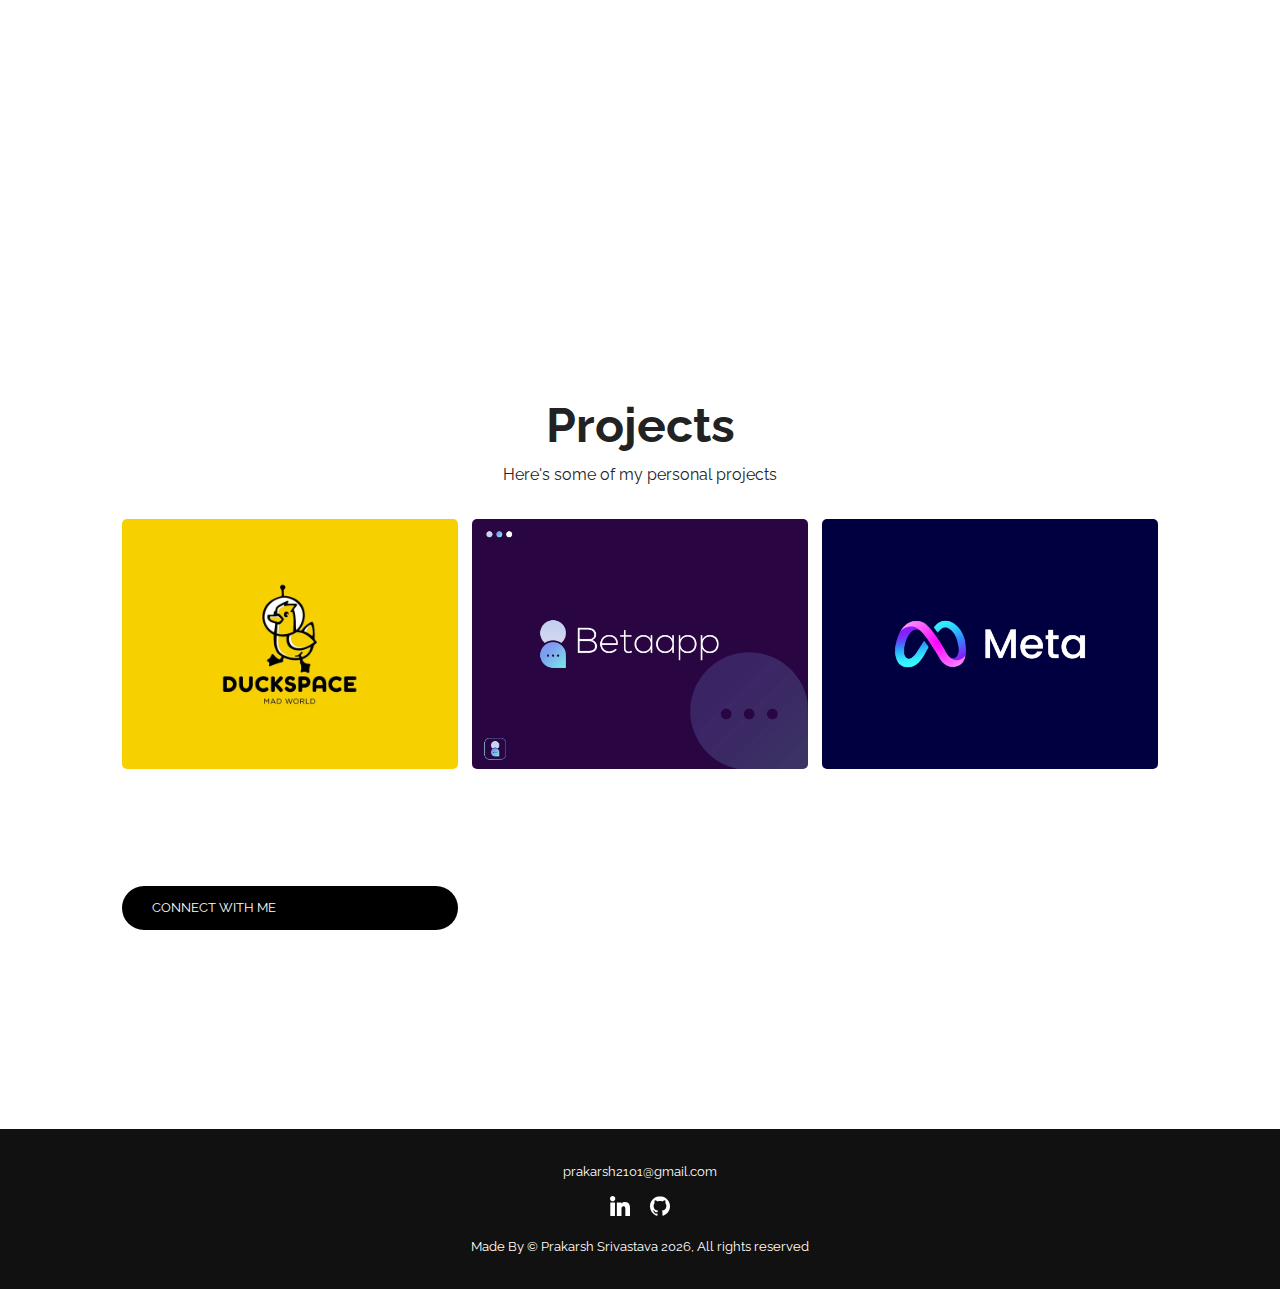
==== commit 19e6ee19: "Updated Text" ====
--- a/src/index.html
+++ b/src/index.html
@@ -69,18 +69,23 @@
       <div class="content-text">
         <h2>A Full Stack Web Developer</h2>
         <p>
-           A recent graduate, I have hands-on experience in designing and building microservices projects with the incorporation of industry standard technologies.
+           A recent graduate, I have hands-on experience in designing and building microservices projects with the incorporation of industry standard technologies. <br>
+           Welcome to my corner of the web! I'm a dedicated full stack developer with a wealth of experience in building and deploying microservices using technologies like Spring Boot and Docker. My journey in the world of software development has given me hands-on experience with containerization, ensuring scalable and efficient deployment of applications. <br>
+In addition to my expertise in Docker and microservices, I've had the privilege of working with cutting-edge technologies such as Okta for robust security implementations, Apache Kafka for event-driven architectures, and Kubernetes for container orchestration. These tools have allowed me to create resilient and secure systems, delivering high-performance solutions that meet the demands of modern applications.
         </p>
       </div>
-      <a href="https://www.linkedin.com/in/prakarsh2101/" class="btn btn-secondary" target="_blank">Connect With
-        Me</a>
     </section>
   </header>
 
   <!-- Timeline -->
+  <div class="content-text">
+    <h2>My Timeline</h2>
+    <p>Here's how life went down the line for me professionaly and academically. </p>
+  </div>
+
   <div class="timeline">
 
-    <div class="timeline-container left-container">
+    <div  class="timeline-container left-container">
       <img src="./assets/cms.png" alt="PS Logo" />
       <div class="text-box">
         <h2>City Montessori School, Lucknow</h2>
@@ -165,6 +170,8 @@
           </div>
         </div>
       </div>
+      <a href="https://www.linkedin.com/in/prakarsh2101/" class="btn btn-secondary" target="_blank">Connect With
+        Me</a>
   </section>
 
   <footer id="footer">
@@ -181,5 +188,4 @@
   </footer>
   <script src="js/script.js"></script>
 </body>
-
 </html>--- a/src/css/style.css
+++ b/src/css/style.css
@@ -172,7 +172,7 @@
   padding: 10px 50px;
   position: relative;
   width: 50%;
-  animation: movedown 1s linear forwards;
+  animation: movedown 2s linear forwards;
   opacity: 0;
 }
 @keyframes movedown {
@@ -192,10 +192,10 @@
   animation-delay: 0s;
 }
 .timeline-container:nth-child(2){
-  animation-delay: 1s;
+  animation-delay: 2s;
 }
 .timeline-container:nth-child(3){
-  animation-delay: 2s;
+  animation-delay: 4s;
 }
 
 
@@ -228,13 +228,13 @@
   content: '';
   position: absolute;
   width: 6px;
-  height: 100%;
+  height: 0;
   background: #ffcd42;
   top: 0;
   left: 50%;
   margin-left: -3px;
   z-index: -1;
-  animation: moveline 3s linear forwards;
+  animation: moveline 7s linear forwards;
 }
 
 @keyframes moveline {
